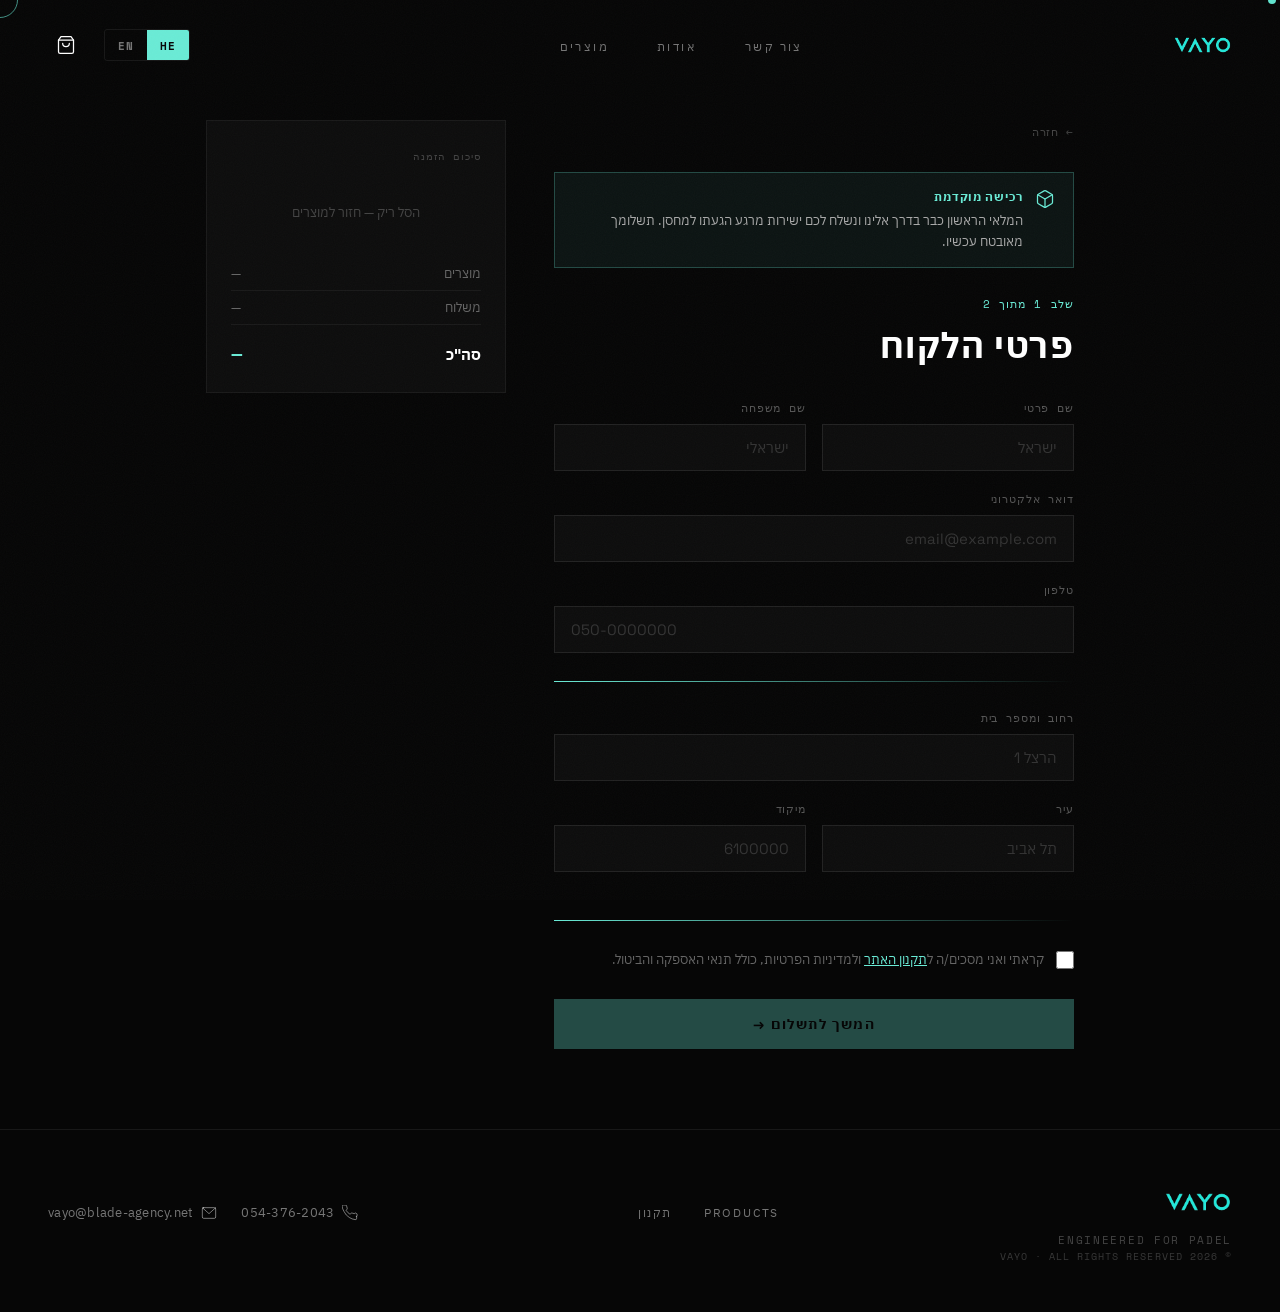
==== html/pages/checkout.html @ 32f549f0 "VAYO Sport — full site with Morning pre-order payment integration - Morning (Green Invoice) checkout" ====
<!DOCTYPE html>
<html lang="he" dir="rtl">
<head>
  <meta charset="UTF-8" />
  <meta name="viewport" content="width=device-width, initial-scale=1.0" />
  <title>פרטי הזמנה - VAYO</title>
  <link rel="stylesheet" href="../css/style.css?v=14" />
  <link rel="preconnect" href="https://fonts.googleapis.com" />
  <link rel="preconnect" href="https://fonts.gstatic.com" crossorigin />
  <link href="https://fonts.googleapis.com/css2?family=Space+Grotesk:wght@300;400;500;600;700&family=Space+Mono:wght@400;700&family=IBM+Plex+Sans+Hebrew:wght@300;400;500;700&display=swap" rel="stylesheet" />
  <!-- Meta Pixel Code -->
  <script>
  !function(f,b,e,v,n,t,s)
  {if(f.fbq)return;n=f.fbq=function(){n.callMethod?
  n.callMethod.apply(n,arguments):n.queue.push(arguments)};
  if(!f._fbq)f._fbq=n;n.push=n;n.loaded=!0;n.version='2.0';
  n.queue=[];t=b.createElement(e);t.async=!0;
  t.src=v;s=b.getElementsByTagName(e)[0];
  s.parentNode.insertBefore(t,s)}(window, document,'script',
  'https://connect.facebook.net/en_US/fbevents.js');
  fbq('init', '1798460304676639');
  fbq('track', 'PageView');
  </script>
  <noscript><img height="1" width="1" style="display:none"
  src="https://www.facebook.com/tr?id=1798460304676639&ev=PageView&noscript=1"
  /></noscript>
  <!-- End Meta Pixel Code -->
  <style>
    .checkout-wrap {
      min-height: 100vh;
      padding: 120px 24px 80px;
      display: flex;
      align-items: flex-start;
      justify-content: center;
      gap: 48px;
    }
    .checkout-form-col {
      flex: 1;
      max-width: 520px;
    }
    .checkout-summary-col {
      width: 300px;
      flex-shrink: 0;
    }
    @media (max-width: 860px) {
      .checkout-wrap { flex-direction: column; align-items: center; }
      .checkout-summary-col { width: 100%; max-width: 520px; order: -1; }
    }

    .checkout-eyebrow {
      font-family: 'Space Mono', monospace;
      font-size: 11px;
      letter-spacing: 0.1em;
      color: #6AEBD6;
      text-transform: uppercase;
      margin-bottom: 10px;
    }
    .checkout-title {
      font-size: clamp(1.6rem, 3.5vw, 2.2rem);
      font-weight: 700;
      color: #fff;
      letter-spacing: 0.04em;
      text-transform: uppercase;
      margin: 0 0 32px;
    }

    .form-group {
      margin-bottom: 20px;
    }
    .form-group label {
      display: block;
      font-family: 'Space Mono', monospace;
      font-size: 11px;
      letter-spacing: 0.08em;
      color: #555;
      text-transform: uppercase;
      margin-bottom: 8px;
    }
    .form-group input {
      width: 100%;
      background: #0d0d0d;
      border: 1px solid #222;
      color: #e8e8e8;
      font-family: 'Space Grotesk', 'IBM Plex Sans Hebrew', sans-serif;
      font-size: 15px;
      padding: 13px 16px;
      outline: none;
      transition: border-color 0.2s;
      box-sizing: border-box;
    }
    .form-group input:focus {
      border-color: #6AEBD6;
    }
    .form-group input::placeholder { color: #333; }

    .form-row {
      display: grid;
      grid-template-columns: 1fr 1fr;
      gap: 16px;
    }
    @media (max-width: 480px) { .form-row { grid-template-columns: 1fr; } }

    .checkout-divider {
      height: 1px;
      background: linear-gradient(90deg, #6AEBD6 0%, transparent 100%);
      margin: 28px 0;
    }

    .terms-check {
      display: flex;
      align-items: flex-start;
      gap: 12px;
      margin-bottom: 28px;
    }
    .terms-check input[type="checkbox"] {
      width: 18px;
      height: 18px;
      min-width: 18px;
      margin-top: 2px;
      accent-color: #6AEBD6;
      cursor: pointer;
    }
    .terms-check label {
      font-size: 13px;
      color: #666;
      line-height: 1.7;
      cursor: pointer;
    }
    .terms-check a {
      color: #6AEBD6;
      text-decoration: underline;
    }

    .btn-checkout {
      display: block;
      width: 100%;
      padding: 16px;
      background: #6AEBD6;
      color: #060606;
      font-family: 'Space Grotesk', 'IBM Plex Sans Hebrew', sans-serif;
      font-size: 14px;
      font-weight: 700;
      letter-spacing: 0.1em;
      text-transform: uppercase;
      border: none;
      cursor: pointer;
      transition: opacity 0.2s;
    }
    .btn-checkout:hover { opacity: 0.88; }
    .btn-checkout:disabled { opacity: 0.4; cursor: not-allowed; }

    /* ORDER SUMMARY */
    .summary-box {
      background: #0d0d0d;
      border: 1px solid #1a1a1a;
      padding: 28px 24px;
    }
    .summary-label {
      font-family: 'Space Mono', monospace;
      font-size: 10px;
      letter-spacing: 0.1em;
      color: #444;
      text-transform: uppercase;
      margin-bottom: 20px;
    }
    .summary-product {
      display: flex;
      gap: 14px;
      align-items: center;
      margin-bottom: 16px;
      padding-bottom: 16px;
      border-bottom: 1px solid #111;
    }
    .summary-product:last-of-type {
      border-bottom: none;
      margin-bottom: 0;
      padding-bottom: 0;
    }
    .summary-product img {
      width: 60px;
      height: 60px;
      object-fit: cover;
      background: #111;
    }
    .summary-product-info { flex: 1; }
    .summary-product-name {
      font-size: 12px;
      font-weight: 700;
      color: #fff;
      letter-spacing: 0.04em;
      text-transform: uppercase;
    }
    .summary-product-sub {
      font-family: 'Space Mono', monospace;
      font-size: 10px;
      color: #555;
      margin-top: 3px;
    }
    .summary-product-price {
      font-family: 'Space Mono', monospace;
      font-size: 13px;
      font-weight: 700;
      color: #6AEBD6;
      white-space: nowrap;
    }
    .summary-items { margin-bottom: 16px; }
    .summary-line {
      display: flex;
      justify-content: space-between;
      font-size: 13px;
      color: #666;
      padding: 8px 0;
      border-bottom: 1px solid #1a1a1a;
    }
    .summary-line:last-child { border-bottom: none; }
    .summary-total {
      display: flex;
      justify-content: space-between;
      padding: 16px 0 0;
      font-size: 15px;
      font-weight: 700;
      color: #fff;
      margin-top: 4px;
    }
    .summary-total span:last-child { color: #6AEBD6; }

    .summary-empty {
      font-size: 13px;
      color: #444;
      text-align: center;
      padding: 20px 0;
    }

    .checkout-back {
      display: inline-flex;
      align-items: center;
      gap: 6px;
      font-family: 'Space Mono', monospace;
      font-size: 11px;
      letter-spacing: 0.06em;
      color: #444;
      text-decoration: none;
      text-transform: uppercase;
      margin-bottom: 32px;
    }
    .checkout-back:hover { color: #6AEBD6; }

    .checkout-error {
      background: #1a0a0a;
      border: 1px solid #440000;
      color: #ff6666;
      font-size: 13px;
      padding: 12px 16px;
      margin-bottom: 20px;
      display: none;
    }

    .preorder-banner {
      background: rgba(106,235,214,0.06);
      border: 1px solid rgba(106,235,214,0.25);
      padding: 14px 18px;
      margin-bottom: 28px;
      display: flex;
      align-items: flex-start;
      gap: 12px;
    }
    .preorder-banner-icon { font-size: 20px; flex-shrink: 0; margin-top: 1px; }
    .preorder-banner-text { font-size: 13px; color: #aaa; line-height: 1.65; }
    .preorder-banner-text strong { color: #6AEBD6; display: block; margin-bottom: 3px; font-size: 12px; letter-spacing: 0.06em; text-transform: uppercase; }
  </style>
</head>
<body>

  <!-- CURSOR -->
  <div class="cursor-dot"></div>
  <div class="cursor-ring"></div>

  <!-- NAV -->
  <nav>
    <a href="../index.html" class="nav-logo">
      <img src="../images/vayo-logo.png" alt="VAYO" class="nav-logo-img" />
    </a>
    <ul class="nav-center">
      <li><a href="../index.html#products" data-i18n="nav_products">Products</a></li>
      <li><a href="../index.html#about" data-i18n="nav_about">About</a></li>
      <li><a href="../index.html#contact" data-i18n="nav_contact">Contact</a></li>
    </ul>
    <div class="nav-right">
      <button class="hamburger" aria-label="Menu">
        <span></span><span></span><span></span>
      </button>
      <div class="lang-toggle">
        <button class="lang-btn" data-lang="en">EN</button>
        <button class="lang-btn active" data-lang="he">HE</button>
      </div>
    </div>
  </nav>

  <div class="mobile-menu">
    <a href="../index.html#products" data-i18n="nav_products">Products</a>
    <a href="../index.html#about" data-i18n="nav_about">About</a>
    <a href="../index.html#contact" data-i18n="nav_contact">Contact</a>
    <div class="mobile-lang">
      <button class="lang-btn" data-lang="en">EN</button>
      <button class="lang-btn active" data-lang="he">HE</button>
    </div>
  </div>

  <div class="checkout-wrap">

    <!-- FORM -->
    <div class="checkout-form-col">
      <a href="javascript:history.back()" class="checkout-back">← חזרה</a>

      <div class="preorder-banner">
        <div class="preorder-banner-icon"><svg width="20" height="20" viewBox="0 0 24 24" fill="none" stroke="#6AEBD6" stroke-width="1.5" stroke-linecap="round" stroke-linejoin="round"><path d="M21 16V8a2 2 0 00-1-1.73l-7-4a2 2 0 00-2 0l-7 4A2 2 0 003 8v8a2 2 0 001 1.73l7 4a2 2 0 002 0l7-4A2 2 0 0021 16z"/><polyline points="3.27,6.96 12,12.01 20.73,6.96"/><line x1="12" y1="22.08" x2="12" y2="12"/></svg></div>
        <div class="preorder-banner-text">
          <strong>רכישה מוקדמת</strong>
          המלאי הראשון כבר בדרך אלינו ונשלח לכם ישירות מרגע הגעתו למחסן. תשלומך מאובטח עכשיו.
        </div>
      </div>

      <div class="checkout-eyebrow">שלב 1 מתוך 2</div>
      <h1 class="checkout-title">פרטי הלקוח</h1>

      <div class="checkout-error" id="checkout-error"></div>

      <form id="checkout-form" novalidate>
        <div class="form-row">
          <div class="form-group">
            <label for="fname">שם פרטי</label>
            <input type="text" id="fname" name="fname" placeholder="ישראל" required />
          </div>
          <div class="form-group">
            <label for="lname">שם משפחה</label>
            <input type="text" id="lname" name="lname" placeholder="ישראלי" required />
          </div>
        </div>

        <div class="form-group">
          <label for="email">דואר אלקטרוני</label>
          <input type="email" id="email" name="email" placeholder="email@example.com" required />
        </div>

        <div class="form-group">
          <label for="phone">טלפון</label>
          <input type="tel" id="phone" name="phone" placeholder="050-0000000" required />
        </div>

        <div class="checkout-divider"></div>

        <div class="form-group">
          <label for="street">רחוב ומספר בית</label>
          <input type="text" id="street" name="street" placeholder="הרצל 1" required />
        </div>

        <div class="form-row">
          <div class="form-group">
            <label for="city">עיר</label>
            <input type="text" id="city" name="city" placeholder="תל אביב" required />
          </div>
          <div class="form-group">
            <label for="zip">מיקוד</label>
            <input type="text" id="zip" name="zip" placeholder="6100000" />
          </div>
        </div>

        <div class="checkout-divider"></div>

        <div class="terms-check">
          <input type="checkbox" id="terms-agree" required />
          <label for="terms-agree">
            קראתי ואני מסכים/ה ל<a href="terms.html" target="_blank">תקנון האתר</a> ולמדיניות הפרטיות, כולל תנאי האספקה והביטול.
          </label>
        </div>

        <button type="submit" class="btn-checkout" id="btn-checkout" disabled>
          המשך לתשלום →
        </button>
      </form>
    </div>

    <!-- ORDER SUMMARY -->
    <div class="checkout-summary-col">
      <div class="summary-box">
        <div class="summary-label">סיכום הזמנה</div>

        <div id="summary-items" class="summary-items">
          <!-- populated by JS -->
        </div>

        <div id="summary-divider" style="height:1px;background:#1a1a1a;margin:16px 0;"></div>

        <div class="summary-line">
          <span>מוצרים</span>
          <span id="summary-price">—</span>
        </div>
        <div class="summary-line">
          <span>משלוח</span>
          <span id="summary-shipping">30 ₪</span>
        </div>
        <div class="summary-total">
          <span>סה"כ</span>
          <span id="summary-total">—</span>
        </div>
      </div>
    </div>

  </div>

  <!-- FOOTER -->
  <footer>
    <div class="footer-inner">
      <div>
        <img src="../images/vayo-logo.png" alt="VAYO" class="footer-logo-img" />
        <div class="footer-sub mono-el">Engineered for Padel</div>
      </div>
      <div class="footer-links">
        <a href="../index.html#products">Products</a>
        <a href="terms.html">תקנון</a>
      </div>
      <div class="footer-contact">
        <a href="tel:0543762043" class="footer-email"><svg width="16" height="16" viewBox="0 0 24 24" fill="none" stroke="currentColor" stroke-width="1.5" stroke-linecap="round" stroke-linejoin="round"><path d="M22 16.92v3a2 2 0 01-2.18 2 19.79 19.79 0 01-8.63-3.07A19.5 19.5 0 013.07 9.8a19.79 19.79 0 01-3.07-8.63A2 2 0 012 0h3a2 2 0 012 1.72c.127.96.361 1.903.7 2.81a2 2 0 01-.45 2.11L6.09 7.91a16 16 0 006 6l1.27-1.27a2 2 0 012.11-.45c.907.339 1.85.573 2.81.7A2 2 0 0122 16.92z"/></svg><span>054-376-2043</span></a>
        <a href="mailto:vayo@blade-agency.net" class="footer-email"><svg width="16" height="16" viewBox="0 0 24 24" fill="none" stroke="currentColor" stroke-width="1.5" stroke-linecap="round" stroke-linejoin="round"><rect x="2" y="4" width="20" height="16" rx="2"/><polyline points="2,4 12,13 22,4"/></svg><span>vayo@blade-agency.net</span></a>
      </div>
    </div>
    <div class="footer-copy mono-el">© 2026 VAYO · ALL RIGHTS RESERVED</div>
  </footer>

  <script src="../js/main.js?v=6"></script>
  <script src="../js/cart.js"></script>
  <script>
    // ── Cart summary ──────────────────────────────────────
    const cart = JSON.parse(localStorage.getItem('vayo-cart') || '[]');
    const SHIPPING = 30;

    function buildSummary() {
      const container = document.getElementById('summary-items');
      const btn       = document.getElementById('btn-checkout');

      if (cart.length === 0) {
        container.innerHTML = '<div class="summary-empty">הסל ריק — חזור למוצרים</div>';
        document.getElementById('summary-price').textContent = '—';
        document.getElementById('summary-total').textContent = '—';
        document.getElementById('summary-shipping').textContent = '—';
        document.getElementById('summary-divider').style.display = 'none';
        // Keep btn disabled regardless of checkbox
        btn.disabled = true;
        btn.style.opacity = '0.3';
        return;
      }

      let subtotal = 0;
      let html = '';
      for (const item of cart) {
        const lineTotal = item.price * item.qty;
        subtotal += lineTotal;
        html += `
          <div class="summary-product">
            <img src="${item.img || '../images/vayo-logo.png'}" alt="${item.name}" />
            <div class="summary-product-info">
              <div class="summary-product-name">${item.name}</div>
              <div class="summary-product-sub">${item.variant ? item.variant + ' · ' : ''}כמות: ${item.qty}</div>
            </div>
            <div class="summary-product-price">${lineTotal} ₪</div>
          </div>`;
      }
      container.innerHTML = html;
      document.getElementById('summary-price').textContent    = subtotal + ' ₪';
      document.getElementById('summary-shipping').textContent = SHIPPING + ' ₪';
      document.getElementById('summary-total').textContent    = (subtotal + SHIPPING) + ' ₪';
    }

    buildSummary();

    // ── Enable submit only when checkbox checked + cart not empty ──
    const checkbox = document.getElementById('terms-agree');
    const btn      = document.getElementById('btn-checkout');
    checkbox.addEventListener('change', () => {
      btn.disabled = !checkbox.checked || cart.length === 0;
    });

    // ── Form submit → Morning payment ─────────────────────
    document.getElementById('checkout-form').addEventListener('submit', async function(e) {
      e.preventDefault();

      if (cart.length === 0) return;

      const errorEl = document.getElementById('checkout-error');
      errorEl.style.display = 'none';

      btn.disabled     = true;
      btn.textContent  = 'מעבד...';

      const fname  = document.getElementById('fname').value.trim();
      const lname  = document.getElementById('lname').value.trim();
      const email  = document.getElementById('email').value.trim();
      const phone  = document.getElementById('phone').value.trim();
      const street = document.getElementById('street').value.trim();
      const city   = document.getElementById('city').value.trim();

      if (!fname || !lname || !email || !phone || !street || !city) {
        errorEl.textContent   = 'יש למלא את כל השדות הנדרשים.';
        errorEl.style.display = 'block';
        btn.disabled    = false;
        btn.textContent = 'המשך לתשלום →';
        return;
      }

      try {
        const res = await fetch('/api/payment', {
          method:  'POST',
          headers: { 'Content-Type': 'application/json' },
          body: JSON.stringify({
            items:    cart,
            customer: {
              name:    fname + ' ' + lname,
              email:   email,
              phone:   phone,
              address: street + ', ' + city
            }
          })
        });

        const data = await res.json();

        if (data.url) {
          // Save order ID so success page can confirm
          if (data.order) sessionStorage.setItem('vayo-order', data.order);
          window.location.href = data.url;
        } else {
          errorEl.textContent   = 'שגיאה בעיבוד התשלום. אנא נסה שוב.';
          errorEl.style.display = 'block';
          btn.disabled    = false;
          btn.textContent = 'המשך לתשלום →';
        }
      } catch (err) {
        errorEl.textContent   = 'שגיאת חיבור. בדוק חיבור לאינטרנט ונסה שוב.';
        errorEl.style.display = 'block';
        btn.disabled    = false;
        btn.textContent = 'המשך לתשלום →';
      }
    });
  </script>
</body>
</html>
---- html/css/style.css ----
/* ============================
   VAYO — Complete Redesign
   ============================ */

@import url('https://fonts.googleapis.com/css2?family=Space+Grotesk:wght@300;400;500;600;700&family=Space+Mono:ital,wght@0,400;0,700;1,400&family=IBM+Plex+Sans+Hebrew:wght@300;400;500;700&display=swap');

@font-face {
  font-family: 'Azonix';
  src: url('../fonts/Azonix.woff') format('woff');
  font-weight: 400;
  font-style: normal;
  font-display: swap;
}

:root {
  --black:    #060606;
  --dark:     #0e0e0e;
  --card:     #141414;
  --border:   rgba(255,255,255,0.07);
  --teal:     #6AEBD6;
  --teal-mid: rgba(106,235,214,0.15);
  --teal-glow:rgba(106,235,214,0.35);
  --white:    #FFFFFF;
  --gray:     rgba(255,255,255,0.45);
  --gray2:    rgba(255,255,255,0.12);
  --font:     'Space Grotesk', 'IBM Plex Sans Hebrew', sans-serif;
  --mono:     'Space Mono', monospace;
  --he:       'IBM Plex Sans Hebrew', sans-serif;
  --azonix:   'Azonix', sans-serif;
}

/* ---- Reset ---- */
*, *::before, *::after { box-sizing: border-box; margin: 0; padding: 0; }
html { scroll-behavior: smooth; }

body {
  background: var(--black);
  color: var(--white);
  font-family: var(--font);
  overflow-x: hidden;
  cursor: none;
  direction: ltr;
  text-align: left;
}
body.rtl {
  direction: rtl;
  text-align: right;
  font-family: var(--he);
}
body.rtl .mono-el { font-family: var(--mono); }


a { color: inherit; text-decoration: none; }
img { max-width: 100%; display: block; }
button { cursor: none; border: none; background: none; font-family: inherit; }
ul { list-style: none; }

/* ============================
   NOISE OVERLAY
   ============================ */
body::after {
  content: '';
  position: fixed;
  inset: 0;
  pointer-events: none;
  z-index: 9999;
  opacity: 0.03;
  background-image: url("data:image/svg+xml,%3Csvg viewBox='0 0 200 200' xmlns='http://www.w3.org/2000/svg'%3E%3Cfilter id='n'%3E%3CfeTurbulence type='fractalNoise' baseFrequency='0.9' numOctaves='4' stitchTiles='stitch'/%3E%3C/filter%3E%3Crect width='100%25' height='100%25' filter='url(%23n)'/%3E%3C/svg%3E");
  background-size: 200px;
}

/* ============================
   CUSTOM CURSOR
   ============================ */
.cursor-dot {
  position: fixed;
  width: 8px; height: 8px;
  background: var(--teal);
  border-radius: 50%;
  pointer-events: none;
  z-index: 10000;
  transform: translate(-50%, -50%);
  transition: width 0.2s, height 0.2s, background 0.2s;
  mix-blend-mode: difference;
}
.cursor-ring {
  position: fixed;
  width: 36px; height: 36px;
  border: 1px solid rgba(106,235,214,0.6);
  border-radius: 50%;
  pointer-events: none;
  z-index: 9999;
  transform: translate(-50%, -50%);
  transition: width 0.4s ease, height 0.4s ease, border-color 0.3s;
}
.cursor-ring.expand { width: 60px; height: 60px; border-color: var(--teal); }

/* ============================
   LOADER
   ============================ */
#loader {
  position: fixed;
  inset: 0;
  background: var(--black);
  z-index: 10001;
  display: flex;
  align-items: center;
  justify-content: center;
  transition: opacity 0.6s ease, visibility 0.6s ease;
}
#loader.hidden { opacity: 0; visibility: hidden; }
.loader-logo-wrap {
  opacity: 0;
  transform: scale(0.85);
  animation: loaderLogoIn 0.7s cubic-bezier(0.16,1,0.3,1) 0.1s forwards;
}
.loader-logo-img {
  height: 80px;
  width: auto;
  display: block;
}
@keyframes loaderLogoIn {
  to { opacity: 1; transform: scale(1); }
}
.loader-line {
  position: absolute;
  bottom: 0; left: 0;
  height: 2px;
  background: var(--teal);
  width: 0%;
  animation: loaderLine 1.4s cubic-bezier(0.16,1,0.3,1) 0.4s forwards;
}
@keyframes loaderLine {
  to { width: 100%; }
}

/* ============================
   NAV
   ============================ */
nav {
  position: fixed;
  top: 0; left: 0; right: 0;
  z-index: 500;
  display: flex;
  align-items: center;
  justify-content: space-between;
  direction: ltr;
  padding: 1.5rem 3rem;
  mix-blend-mode: normal;
  transition: background 0.4s ease, backdrop-filter 0.4s ease, border-color 0.4s ease;
}
.nav-right { order: 1; }
.nav-center { order: 2; }
.nav-logo  { order: 3; }
nav.scrolled {
  background: rgba(6,6,6,0.9);
  backdrop-filter: blur(20px);
  border-bottom: 1px solid var(--border);
}
.nav-logo {
  display: flex;
  align-items: center;
}
.nav-logo-img {
  height: 42px;
  width: auto;
  display: block;
}
.footer-logo-img {
  height: 48px;
  width: auto;
  display: block;
}
.nav-center {
  display: flex;
  gap: 3rem;
}
.nav-center a {
  font-size: 0.75rem;
  letter-spacing: 0.2em;
  text-transform: uppercase;
  color: var(--gray);
  transition: color 0.2s;
  position: relative;
}
.nav-center a::after {
  content: '';
  position: absolute;
  bottom: -3px; left: 0; right: 0;
  height: 1px;
  background: var(--teal);
  transform: scaleX(0);
  transform-origin: left;
  transition: transform 0.3s;
}
.nav-center a:hover { color: var(--white); }
.nav-center a:hover::after { transform: scaleX(1); }
.nav-right { display: flex; align-items: center; gap: 1.5rem; }
.lang-toggle {
  display: flex;
  border: 1px solid var(--border);
  border-radius: 3px;
  overflow: hidden;
}
.lang-btn {
  padding: 0.4rem 0.8rem;
  font-size: 0.7rem;
  font-weight: 700;
  letter-spacing: 0.1em;
  color: var(--gray);
  transition: all 0.2s;
  font-family: var(--mono);
}
.lang-btn.active { background: var(--teal); color: var(--black); }
.hamburger {
  display: none;
  flex-direction: column;
  gap: 5px;
}
.hamburger span {
  display: block; width: 24px; height: 1.5px;
  background: var(--white);
  transition: all 0.3s;
}

/* ============================
   HERO
   ============================ */
.hero {
  position: relative;
  height: 100vh;
  min-height: 640px;
  display: flex;
  flex-direction: column;
  justify-content: flex-end;
  padding: 0 3rem 5rem;
  overflow: hidden;
}
.hero-video-wrap {
  position: absolute;
  inset: 0;
  z-index: 0;
  overflow: hidden;
}
.hero-video-wrap video {
  width: 100%;
  height: 100%;
  object-fit: cover;
  object-position: center;
}
.hero-video-overlay {
  position: absolute;
  inset: 0;
  background: linear-gradient(
    180deg,
    rgba(6,6,6,0.55) 0%,
    rgba(6,6,6,0.3) 40%,
    rgba(6,6,6,0.75) 100%
  );
}
#hero-canvas {
  position: absolute;
  inset: 0;
  width: 100%;
  height: 100%;
  pointer-events: all;
  z-index: 1;
  opacity: 0.4;
}
.hero-eyebrow,
.hero-title,
.hero-bottom { position: relative; z-index: 2; pointer-events: none; }
.hero .hero-actions a,
.hero .hero-actions button { pointer-events: all; }
.hero-bg-glow,
.hero-bg-glow2 { position: absolute; z-index: 1; pointer-events: none; }

/* Cascade text */
.cascade-wrap {
  display: inline-block;
  vertical-align: top;
  line-height: inherit;
}
.cascade-wrap.teal { color: var(--teal); }
.cascade {
  display: inline-flex;
  line-height: inherit;
}
.hero-bg-glow {
  position: absolute;
  width: 600px; height: 600px;
  background: radial-gradient(circle, rgba(106,235,214,0.08) 0%, transparent 70%);
  top: 10%; right: -10%;
  pointer-events: none;
}
.hero-bg-glow2 {
  position: absolute;
  width: 400px; height: 400px;
  background: radial-gradient(circle, rgba(106,235,214,0.05) 0%, transparent 70%);
  bottom: 20%; left: -5%;
  pointer-events: none;
}
.hero-eyebrow {
  font-family: var(--mono);
  font-size: 0.7rem;
  letter-spacing: 0.35em;
  text-transform: uppercase;
  color: var(--teal);
  margin-bottom: 1.25rem;
  display: flex;
  align-items: center;
  gap: 1rem;
  opacity: 0;
  transform: translateY(20px);
  animation: fadeUp 0.8s cubic-bezier(0.16,1,0.3,1) 1.2s forwards;
}
.hero-eyebrow::before {
  content: '';
  width: 30px; height: 1px;
  background: var(--teal);
}
.hero-title {
  font-size: clamp(3rem, 8vw, 9.5rem);
  font-weight: 700;
  line-height: 0.92;
  letter-spacing: -0.03em;
  text-transform: uppercase;
  margin-bottom: 2.5rem;
}
.hero-title-line {
  display: block;
  overflow: hidden;
  padding-bottom: 0.18em;
}
.hero-title-line > span {
  display: inline-block;
  transform: translateY(105%);
  animation: titleReveal 0.9s cubic-bezier(0.16,1,0.3,1) forwards;
}
.hero-title-line:nth-child(1) > span { animation-delay: 1.0s; }
.hero-title-line:nth-child(2) > span { animation-delay: 1.15s; }
.hero-title-line:nth-child(3) > span { animation-delay: 1.3s; }
.hero-title-line .teal { color: var(--teal); }
.hero-bottom {
  display: flex;
  align-items: flex-end;
  justify-content: space-between;
  gap: 2rem;
  opacity: 0;
  animation: fadeUp 0.8s cubic-bezier(0.16,1,0.3,1) 1.5s forwards;
}
.hero-desc {
  max-width: 340px;
  font-size: 0.95rem;
  color: var(--gray);
  line-height: 1.75;
  letter-spacing: 0.01em;
}
.hero-actions { display: flex; gap: 1rem; align-items: center; flex-shrink: 0; }
@keyframes fadeUp {
  to { opacity: 1; transform: translateY(0); }
}
@keyframes titleReveal {
  to { transform: translateY(0); }
}

/* ============================
   MARQUEE
   ============================ */
.marquee-wrap {
  overflow: hidden;
  border-top: 1px solid var(--border);
  border-bottom: 1px solid var(--border);
  padding: 1rem 0;
  background: var(--dark);
}
.marquee-track {
  display: flex;
  gap: 0;
  animation: marquee 20s linear infinite;
  width: max-content;
  direction: ltr;
}
.marquee-item {
  display: flex;
  align-items: center;
  gap: 2rem;
  padding: 0 2rem;
  white-space: nowrap;
  font-family: var(--mono);
  font-size: 0.72rem;
  letter-spacing: 0.25em;
  text-transform: uppercase;
  color: var(--gray);
}
.marquee-dot {
  width: 5px; height: 5px;
  background: var(--teal);
  border-radius: 50%;
  flex-shrink: 0;
}
@keyframes marquee {
  from { transform: translateX(0); }
  to   { transform: translateX(-50%); }
}

/* ============================
   BTNs
   ============================ */
.btn-primary {
  display: inline-flex;
  align-items: center;
  gap: 0.6rem;
  padding: 1rem 2.5rem;
  background: var(--teal);
  color: var(--black);
  font-weight: 700;
  font-size: 0.8rem;
  letter-spacing: 0.15em;
  text-transform: uppercase;
  border-radius: 2px;
  position: relative;
  overflow: hidden;
  transition: all 0.3s;
}
.btn-primary::before {
  content: '';
  position: absolute;
  inset: 0;
  background: #fff;
  transform: translateX(-101%);
  transition: transform 0.3s cubic-bezier(0.16,1,0.3,1);
}
.btn-primary:hover::before { transform: translateX(0); }
.btn-primary span { position: relative; z-index: 1; }
.btn-outline {
  display: inline-flex;
  align-items: center;
  gap: 0.6rem;
  padding: 1rem 2.5rem;
  border: 1px solid rgba(255,255,255,0.2);
  color: var(--white);
  font-weight: 500;
  font-size: 0.8rem;
  letter-spacing: 0.15em;
  text-transform: uppercase;
  border-radius: 2px;
  transition: all 0.3s;
}
.btn-outline:hover { border-color: var(--teal); color: var(--teal); }

/* ============================
   PRODUCTS — FULL WIDTH STACKED
   ============================ */
.products-section { padding: 6rem 0; }
.products-header {
  padding: 0 3rem;
  margin-bottom: 5rem;
  display: flex;
  align-items: flex-end;
  justify-content: space-between;
  gap: 2rem;
}
.section-eyebrow {
  font-family: var(--mono);
  font-size: 0.68rem;
  letter-spacing: 0.35em;
  text-transform: uppercase;
  color: var(--teal);
  margin-bottom: 0.75rem;
}
.section-title {
  font-size: clamp(2.2rem, 4.5vw, 4.5rem);
  font-weight: 700;
  letter-spacing: -0.03em;
  line-height: 1;
  text-transform: uppercase;
}

/* Product Row */
.product-row {
  display: grid;
  grid-template-columns: 1fr 1fr;
  border-top: 1px solid var(--border);
  min-height: 520px;
  position: relative;
  overflow: hidden;
  transition: background 0.4s;
}
.product-row:last-child { border-bottom: 1px solid var(--border); }
.product-row:hover { background: var(--dark); }
.product-row.reverse .product-visual { order: 2; }
.product-row.reverse .product-info  { order: 1; }

.product-visual {
  position: relative;
  background: var(--card);
  overflow: hidden;
  display: flex;
  align-items: center;
  justify-content: center;
  min-height: 420px;
}
.product-visual img {
  width: 100%; height: 100%;
  object-fit: cover;
  transition: transform 0.8s cubic-bezier(0.16,1,0.3,1);
}
.product-row:hover .product-visual img { transform: scale(1.04); }
.product-placeholder-large {
  display: none;
  flex-direction: column;
  align-items: center;
  justify-content: center;
  gap: 1.5rem;
  color: rgba(255,255,255,0.15);
  height: 100%;
  width: 100%;
  position: absolute;
  inset: 0;
}
.product-placeholder-large svg { stroke: rgba(106,235,214,0.2); }
.product-placeholder-large span {
  font-family: var(--mono);
  font-size: 0.65rem;
  letter-spacing: 0.3em;
  text-transform: uppercase;
  color: rgba(106,235,214,0.3);
}
.product-num {
  position: absolute;
  bottom: 1.5rem; right: 1.5rem;
  font-family: var(--mono);
  font-size: 0.65rem;
  letter-spacing: 0.25em;
  color: rgba(255,255,255,0.2);
}

.product-info {
  padding: 3.5rem;
  display: flex;
  flex-direction: column;
  justify-content: space-between;
  position: relative;
}
.product-info-top {}
.product-series-tag {
  display: inline-flex;
  align-items: center;
  gap: 0.5rem;
  font-family: var(--mono);
  font-size: 0.65rem;
  letter-spacing: 0.25em;
  text-transform: uppercase;
  color: var(--teal);
  margin-bottom: 1.75rem;
}
.product-series-tag::before {
  content: '';
  width: 20px; height: 1px;
  background: var(--teal);
}
.product-name-large {
  font-size: clamp(2.2rem, 3.5vw, 4rem);
  font-weight: 700;
  text-transform: uppercase;
  letter-spacing: -0.02em;
  line-height: 1;
  margin-bottom: 1rem;
}
.product-sub {
  font-size: 0.8rem;
  letter-spacing: 0.15em;
  text-transform: uppercase;
  color: var(--gray);
  margin-bottom: 2rem;
  font-family: var(--mono);
}
.product-desc {
  font-size: 0.95rem;
  color: var(--gray);
  line-height: 1.75;
  max-width: 380px;
  margin-bottom: 2.5rem;
}
.product-chips {
  display: flex;
  flex-wrap: wrap;
  gap: 0.5rem;
  margin-bottom: 3rem;
}
.chip {
  padding: 0.35rem 0.9rem;
  border: 1px solid var(--border);
  border-radius: 100px;
  font-size: 0.68rem;
  letter-spacing: 0.12em;
  text-transform: uppercase;
  color: rgba(255,255,255,0.5);
  font-family: var(--mono);
  transition: all 0.2s;
}
.chip:hover { border-color: var(--teal); color: var(--teal); }
.chip.active { border-color: var(--teal); color: var(--teal); background: var(--teal-mid); }

.product-info-bottom {
  display: flex;
  align-items: center;
  gap: 2rem;
}
.product-arrow-link {
  display: inline-flex;
  align-items: center;
  gap: 0.75rem;
  font-size: 0.78rem;
  font-weight: 700;
  letter-spacing: 0.15em;
  text-transform: uppercase;
  color: var(--white);
  transition: gap 0.3s;
}
.product-arrow-link:hover { gap: 1.25rem; }
.arrow-circle {
  width: 42px; height: 42px;
  border: 1px solid var(--border);
  border-radius: 50%;
  display: flex;
  align-items: center;
  justify-content: center;
  transition: all 0.3s;
  flex-shrink: 0;
}
.product-arrow-link:hover .arrow-circle {
  background: var(--teal);
  border-color: var(--teal);
}
.product-arrow-link:hover .arrow-circle svg { stroke: var(--black); }
.coming-tag {
  display: inline-flex;
  align-items: center;
  gap: 0.4rem;
  padding: 0.4rem 1rem;
  border: 1px solid rgba(255,255,255,0.15);
  border-radius: 100px;
  font-family: var(--mono);
  font-size: 0.65rem;
  letter-spacing: 0.2em;
  color: rgba(255,255,255,0.35);
  text-transform: uppercase;
}
.sold-out-badge {
  position: absolute;
  top: 1.25rem;
  inset-inline-end: 1.25rem;
  padding: 0.35rem 0.9rem;
  background: rgba(6,6,6,0.72);
  backdrop-filter: blur(8px);
  -webkit-backdrop-filter: blur(8px);
  border: 1px solid rgba(255,255,255,0.15);
  border-radius: 100px;
  font-family: var(--mono);
  font-size: 0.62rem;
  letter-spacing: 0.2em;
  text-transform: uppercase;
  color: rgba(255,255,255,0.85);
}
.btn-sold-out {
  display: inline-flex;
  align-items: center;
  justify-content: center;
  padding: 1rem 2.5rem;
  border: 1px solid rgba(255,255,255,0.15);
  border-radius: 2px;
  font-size: 0.8rem;
  font-weight: 700;
  letter-spacing: 0.15em;
  text-transform: uppercase;
  color: rgba(255,255,255,0.3);
  cursor: not-allowed;
  width: 100%;
}

/* ============================
   BRAND / MANIFESTO
   ============================ */
.manifesto-section {
  padding: 8rem 3rem;
  border-top: 1px solid var(--border);
  position: relative;
  overflow: hidden;
}
.manifesto-bg {
  position: absolute;
  inset: 0;
  background: radial-gradient(ellipse 70% 60% at 50% 50%, rgba(106,235,214,0.04) 0%, transparent 70%);
  pointer-events: none;
}
.manifesto-inner {
  max-width: 900px;
  margin: 0 auto;
  text-align: center;
}
.manifesto-eyebrow {
  font-family: var(--mono);
  font-size: 0.68rem;
  letter-spacing: 0.35em;
  color: var(--teal);
  text-transform: uppercase;
  margin-bottom: 2.5rem;
  display: flex;
  align-items: center;
  justify-content: center;
  gap: 1rem;
}
.manifesto-eyebrow::before,
.manifesto-eyebrow::after {
  content: '';
  width: 40px; height: 1px;
  background: var(--teal);
}
.manifesto-text {
  font-size: clamp(1.4rem, 3vw, 2.6rem);
  font-weight: 600;
  line-height: 1.25;
  letter-spacing: -0.02em;
  color: var(--white);
  margin-bottom: 0.6rem;
}
.manifesto-text:last-of-type {
  margin-bottom: 3rem;
}
.manifesto-text em {
  font-style: normal;
  color: var(--teal);
}
.manifesto-sub {
  font-size: 0.9rem;
  color: var(--gray);
  letter-spacing: 0.1em;
  line-height: 1.75;
}

/* ============================
   STATS STRIP
   ============================ */
.stats-strip {
  display: grid;
  grid-template-columns: repeat(4, 1fr);
  border-top: 1px solid var(--border);
}
.stat-cell {
  padding: 2.5rem 3rem;
  border-right: 1px solid var(--border);
  position: relative;
  overflow: hidden;
}
.stat-cell:last-child { border-right: none; }
.stat-cell::before {
  content: '';
  position: absolute;
  top: 0; left: 0; right: 0;
  height: 2px;
  background: var(--teal);
  transform: scaleX(0);
  transform-origin: left;
  transition: transform 0.5s cubic-bezier(0.16,1,0.3,1);
}
.stat-cell:hover::before { transform: scaleX(1); }
.stat-num {
  font-family: var(--mono);
  font-size: 3rem;
  font-weight: 700;
  color: var(--teal);
  letter-spacing: -0.02em;
  line-height: 1;
  margin-bottom: 0.5rem;
}
.stat-lbl {
  font-size: 0.72rem;
  letter-spacing: 0.2em;
  text-transform: uppercase;
  color: var(--gray);
}

/* ============================
   FOOTER
   ============================ */
footer {
  border-top: 1px solid var(--border);
  padding: 3rem;
}
.footer-inner {
  display: flex;
  align-items: center;
  justify-content: space-between;
  flex-wrap: wrap;
  gap: 2rem;
}
.footer-logo {
  font-family: var(--mono);
  font-size: 1.5rem;
  color: var(--teal);
  letter-spacing: 0.2em;
  font-weight: 700;
}
.footer-sub {
  font-size: 0.7rem;
  color: rgba(255,255,255,0.25);
  letter-spacing: 0.15em;
  text-transform: uppercase;
  margin-top: 0.3rem;
  font-family: var(--mono);
}
.footer-links { display: flex; gap: 2rem; }
.footer-links a {
  font-size: 0.75rem;
  letter-spacing: 0.15em;
  text-transform: uppercase;
  color: var(--gray);
  transition: color 0.2s;
}
.footer-links a:hover { color: var(--teal); }
.footer-contact {
  display: flex;
  align-items: center;
  gap: 1.5rem;
}
.footer-email {
  display: flex;
  align-items: center;
  gap: 0.5rem;
  color: var(--gray);
  font-size: 0.8rem;
  letter-spacing: 0.02em;
  text-transform: none;
  transition: color 0.2s;
}
.footer-email:hover { color: var(--teal); }
.footer-instagram {
  display: flex;
  align-items: center;
  gap: 0.5rem;
  color: var(--gray);
  font-size: 0.8rem;
  letter-spacing: 0.05em;
  transition: color 0.2s;
}
.footer-instagram:hover { color: var(--teal); }
.footer-copy {
  font-family: var(--mono);
  font-size: 0.65rem;
  color: rgba(255,255,255,0.2);
  letter-spacing: 0.1em;
}

/* ============================
   PRODUCT PAGE
   ============================ */
.prod-hero {
  min-height: 100vh;
  display: grid;
  grid-template-columns: 1fr 1fr;
  padding-top: 0;
}
.prod-hero-visual {
  background: var(--card);
  display: flex;
  align-items: center;
  justify-content: center;
  position: relative;
  overflow: hidden;
  min-height: 100vh;
}
#grip-img, #frame-img {
  width: 100%; height: 100%;
  object-fit: cover;
  position: absolute;
  inset: 0;
  transition: opacity 0.22s ease;
}
.prod-visual-label {
  position: absolute;
  bottom: 3rem; left: 3rem;
  font-family: var(--mono);
  font-size: 0.65rem;
  letter-spacing: 0.3em;
  color: rgba(255,255,255,0.3);
  text-transform: uppercase;
  writing-mode: vertical-rl;
  transform: rotate(180deg);
}
.prod-hero-content {
  display: flex;
  flex-direction: column;
  justify-content: center;
  padding: 8rem 4rem;
  position: relative;
}
.prod-series {
  font-family: var(--mono);
  font-size: 0.68rem;
  letter-spacing: 0.35em;
  color: var(--teal);
  text-transform: uppercase;
  margin-bottom: 1.5rem;
  display: flex;
  align-items: center;
  gap: 0.75rem;
}
.prod-series::before { content: ''; width: 20px; height: 1px; background: var(--teal); }
.prod-name {
  font-size: clamp(3rem, 5vw, 6rem);
  font-weight: 700;
  text-transform: uppercase;
  letter-spacing: -0.03em;
  line-height: 0.9;
  margin-bottom: 0.75rem;
}
.prod-subtitle {
  font-family: var(--mono);
  font-size: 0.78rem;
  letter-spacing: 0.2em;
  text-transform: uppercase;
  color: var(--teal);
  margin-bottom: 2rem;
}
.prod-desc {
  font-size: 1rem;
  color: var(--gray);
  line-height: 1.8;
  max-width: 420px;
  margin-bottom: 2.5rem;
}
.prod-specs-grid {
  display: grid;
  grid-template-columns: 1fr 1fr;
  gap: 1px;
  background: var(--border);
  margin-bottom: 2.5rem;
  border: 1px solid var(--border);
}
.spec-cell {
  background: var(--dark);
  padding: 1rem 1.25rem;
}
.spec-k {
  font-family: var(--mono);
  font-size: 0.6rem;
  letter-spacing: 0.25em;
  text-transform: uppercase;
  color: var(--gray);
  margin-bottom: 0.3rem;
}
.spec-v {
  font-size: 0.9rem;
  font-weight: 600;
}
.pack-label-txt {
  font-family: var(--mono);
  font-size: 0.65rem;
  letter-spacing: 0.25em;
  text-transform: uppercase;
  color: var(--gray);
  margin-bottom: 0.75rem;
}
.pack-btns { display: flex; gap: 0.6rem; margin-bottom: 2.5rem; flex-wrap: wrap; }
.pack-btn {
  padding: 0.7rem 1.5rem;
  border: 1px solid var(--border);
  border-radius: 2px;
  font-family: var(--mono);
  font-size: 0.78rem;
  font-weight: 700;
  color: var(--gray);
  transition: all 0.2s;
  letter-spacing: 0.05em;
  display: inline-flex;
  align-items: center;
  gap: 0.5rem;
}
.color-dot {
  width: 10px;
  height: 10px;
  border-radius: 50%;
  flex-shrink: 0;
  display: inline-block;
}
.pack-btn:hover, .pack-btn.active {
  border-color: var(--teal);
  color: var(--teal);
  background: var(--teal-mid);
}
.buy-row { display: flex; gap: 1rem; align-items: center; flex-wrap: wrap; }


/* ============================
   MOBILE MENU
   ============================ */
.mobile-menu {
  display: none;
  position: fixed;
  inset: 0;
  background: var(--black);
  z-index: 490;
  padding: 7rem 3rem 3rem;
  flex-direction: column;
  gap: 0;
}
.mobile-menu.open { display: flex; }
.mobile-menu a {
  font-size: clamp(1.5rem, 6vw, 2.2rem);
  font-weight: 700;
  text-transform: uppercase;
  letter-spacing: -0.02em;
  color: var(--white);
  padding: 1rem 0;
  border-bottom: 1px solid var(--border);
  transition: color 0.2s;
}
.mobile-menu a:hover { color: var(--teal); }
.mobile-lang {
  display: flex;
  gap: 0.75rem;
  margin-top: 2rem;
}

/* ============================
   SCROLL ANIMATIONS
   ============================ */
.reveal {
  opacity: 0;
  transform: translateY(40px);
  transition: opacity 0.8s cubic-bezier(0.16,1,0.3,1), transform 0.8s cubic-bezier(0.16,1,0.3,1);
}
.reveal.visible { opacity: 1; transform: translateY(0); }
.reveal-delay-1 { transition-delay: 0.1s; }
.reveal-delay-2 { transition-delay: 0.2s; }
.reveal-delay-3 { transition-delay: 0.3s; }

/* ============================
   RESPONSIVE
   ============================ */
@media (max-width: 1024px) {
  .product-row, .prod-hero {
    grid-template-columns: 1fr;
  }
  .product-row.reverse .product-visual { order: unset; } .product-row.reverse .product-info { order: unset; }
  .prod-hero-visual { height: auto; min-height: 55vh; }
  .stats-strip { grid-template-columns: 1fr 1fr; }
  .stat-cell:nth-child(2) { border-right: none; }
  .stat-cell:nth-child(3), .stat-cell:nth-child(4) { border-top: 1px solid var(--border); }
}

@media (max-width: 768px) {
  /* NAV */
  nav { padding: 1rem 1.25rem; }
  .nav-center { display: none; }
  .hamburger { display: flex; }
  .nav-logo-img { height: 32px; }

  /* HERO */
  .hero {
    padding: 0 1.25rem 2rem;
    min-height: 100svh;
    justify-content: flex-end;
  }
  .hero-title {
    font-size: clamp(2rem, 10.5vw, 3.2rem);
    margin-bottom: 1rem;
    line-height: 1.05;
  }
  .hero-eyebrow { margin-bottom: 0.75rem; font-size: 0.6rem; }
  .hero-bottom {
    flex-direction: column;
    align-items: flex-start;
    gap: 1rem;
  }
  .hero-desc { font-size: 0.85rem; max-width: 100%; }
  .hero-actions { width: 100%; gap: 0.6rem; }
  .btn-primary, .btn-outline {
    width: 100%;
    justify-content: center;
    padding: 0.85rem;
  }

  /* MARQUEE */
  .marquee-item { padding: 0 1rem; gap: 1rem; }

  /* PRODUCTS */
  .products-section { padding: 3rem 0; }
  .products-header { padding: 0 1.25rem; flex-direction: column; align-items: flex-start; margin-bottom: 2.5rem; }
  .section-title { font-size: 2.5rem; }
  .product-row { grid-template-columns: 1fr; min-height: unset; }
  .product-row.reverse .product-visual { order: unset; } .product-row.reverse .product-info { order: unset; }
  .product-visual { min-height: 60vw; }
  .product-info { padding: 2rem 1.25rem; }
  .product-name-large { font-size: 2.2rem; }
  .product-desc { font-size: 0.9rem; margin-bottom: 1.5rem; }
  .product-chips { margin-bottom: 1.5rem; }

  /* MANIFESTO */
  .manifesto-section { padding: 4rem 1.25rem; }
  .manifesto-text { font-size: 1.4rem; }

  /* STATS */
  .stats-strip { grid-template-columns: 1fr 1fr; }
  .stat-cell { padding: 1.5rem 1.25rem; }
  .stat-num { font-size: 2rem; }
  .stat-cell:nth-child(2) { border-right: none; }
  .stat-cell:nth-child(3) { border-top: 1px solid var(--border); }
  .stat-cell:nth-child(4) { border-top: 1px solid var(--border); }

  /* FOOTER */
  footer { padding: 2rem 1.25rem; }
  .footer-inner { flex-direction: column; align-items: flex-start; gap: 1.5rem; }
  .footer-links { flex-wrap: wrap; gap: 1rem; }
  .footer-contact { flex-direction: row; gap: 1.2rem; flex-wrap: wrap; }
  .footer-logo-img { height: 36px; }

  /* PRODUCT PAGES */
  .prod-hero { grid-template-columns: 1fr; min-height: unset; padding-top: 64px; }
  .prod-hero-visual { height: auto; min-height: unset; max-height: none; overflow: visible; }
  #grip-img, #frame-img { position: relative; inset: auto; height: auto; object-fit: unset; }
  .prod-visual-label { display: none; }
  .product-placeholder-large span { display: none; }
  .prod-hero-content { padding: 2.5rem 1.25rem 3rem; }
  .prod-name { font-size: 3rem; }
  .prod-specs-grid { grid-template-columns: 1fr 1fr; margin-bottom: 1.25rem; }
  .spec-cell { padding: 0.5rem 0.75rem; }
  .spec-k { font-size: 0.52rem; margin-bottom: 0.15rem; }
  .spec-v { font-size: 0.78rem; }
  .pack-label-txt { margin-bottom: 0.5rem; }
  .pack-btns { margin-bottom: 1.25rem; }
  .pack-btns { gap: 0.5rem; }
  .pack-btn { padding: 0.6rem 1rem; font-size: 0.75rem; }
  .buy-row { flex-direction: column; }
  .buy-row .btn-primary,
  .buy-row .btn-outline,
  .buy-row .btn-sold-out { width: 100%; justify-content: center; }
}

/* ============================
   RELATED PRODUCTS SECTION
   ============================ */
.related-section {
  padding: 4rem 4vw;
  border-top: 1px solid var(--border);
}
.related-eyebrow {
  font-size: 1.1rem;
  letter-spacing: 0.08em;
  color: var(--white);
  font-weight: 600;
  text-transform: uppercase;
  margin-bottom: 1.5rem;
}
.related-grid {
  display: grid;
  grid-template-columns: 1fr 1fr;
  gap: 1.25rem;
}
.related-card {
  display: flex;
  align-items: center;
  gap: 1rem;
  background: var(--card);
  border: 1px solid var(--border);
  padding: 1rem;
  overflow: hidden;
  transition: border-color 0.3s;
}
.related-card:hover { border-color: rgba(106,235,214,0.3); }
.related-card-img {
  width: 110px;
  height: 110px;
  object-fit: cover;
  flex-shrink: 0;
  transition: transform 0.4s ease;
}
.related-card:hover .related-card-img { transform: scale(1.04); }
.related-card-body { flex: 1; min-width: 0; }
.related-card-series {
  font-size: 0.6rem;
  letter-spacing: 0.1em;
  color: var(--gray);
  margin-bottom: 0.3rem;
}
.related-card-name {
  font-size: 1rem;
  font-weight: 700;
  letter-spacing: 0.05em;
  text-transform: uppercase;
  margin-bottom: 0.25rem;
}
.related-card-sub {
  font-size: 0.68rem;
  color: var(--gray);
  margin-bottom: 0.75rem;
}
.related-card-link {
  display: flex;
  align-items: center;
  gap: 0.4rem;
  font-size: 0.65rem;
  letter-spacing: 0.1em;
  color: var(--teal);
  text-transform: uppercase;
}

@media (max-width: 600px) {
  .related-section { padding: 2.5rem 1.25rem; }
  .related-grid { grid-template-columns: 1fr; }
}

/* ============================
   RTL — HEBREW ALIGNMENT
   ============================ */
body.rtl .product-series-tag { flex-direction: row-reverse; }
body.rtl .product-arrow-link { flex-direction: row-reverse; }
body.rtl .prod-series { flex-direction: row-reverse; }
body.rtl .product-name-large,
body.rtl .prod-name {
  letter-spacing: -0.02em;
}

/* ============================
   AZONIX — ENGLISH ONLY
   ============================ */
/* Product names: Azonix for Latin chars, Heebo fallback for Hebrew */
.product-name-large,
.prod-name {
  font-family: 'Azonix', var(--he);
  font-weight: 700;
  letter-spacing: 0.03em;
}

/* These elements change language — Azonix only in English mode */
body:not(.rtl) .hero-title,
body:not(.rtl) .section-title,
body:not(.rtl) .manifesto-text {
  font-family: var(--azonix);
  font-weight: 400;
}
body:not(.rtl) .hero-title    { letter-spacing: 0.04em; }
body:not(.rtl) .section-title { letter-spacing: 0.04em; }
body:not(.rtl) .manifesto-text{ letter-spacing: 0.03em; }

@media (max-width: 768px) {
  .product-name-large,
  .prod-name                        { letter-spacing: 0.01em; }
  body:not(.rtl) .hero-title        { letter-spacing: 0.01em; }
  body:not(.rtl) .section-title     { letter-spacing: 0.01em; }
  body:not(.rtl) .manifesto-text    { letter-spacing: 0.01em; }
}

/* ---- GAME LINK — mobile only ---- */
.nav-center li:has(.nav-game-link) { display: none; }
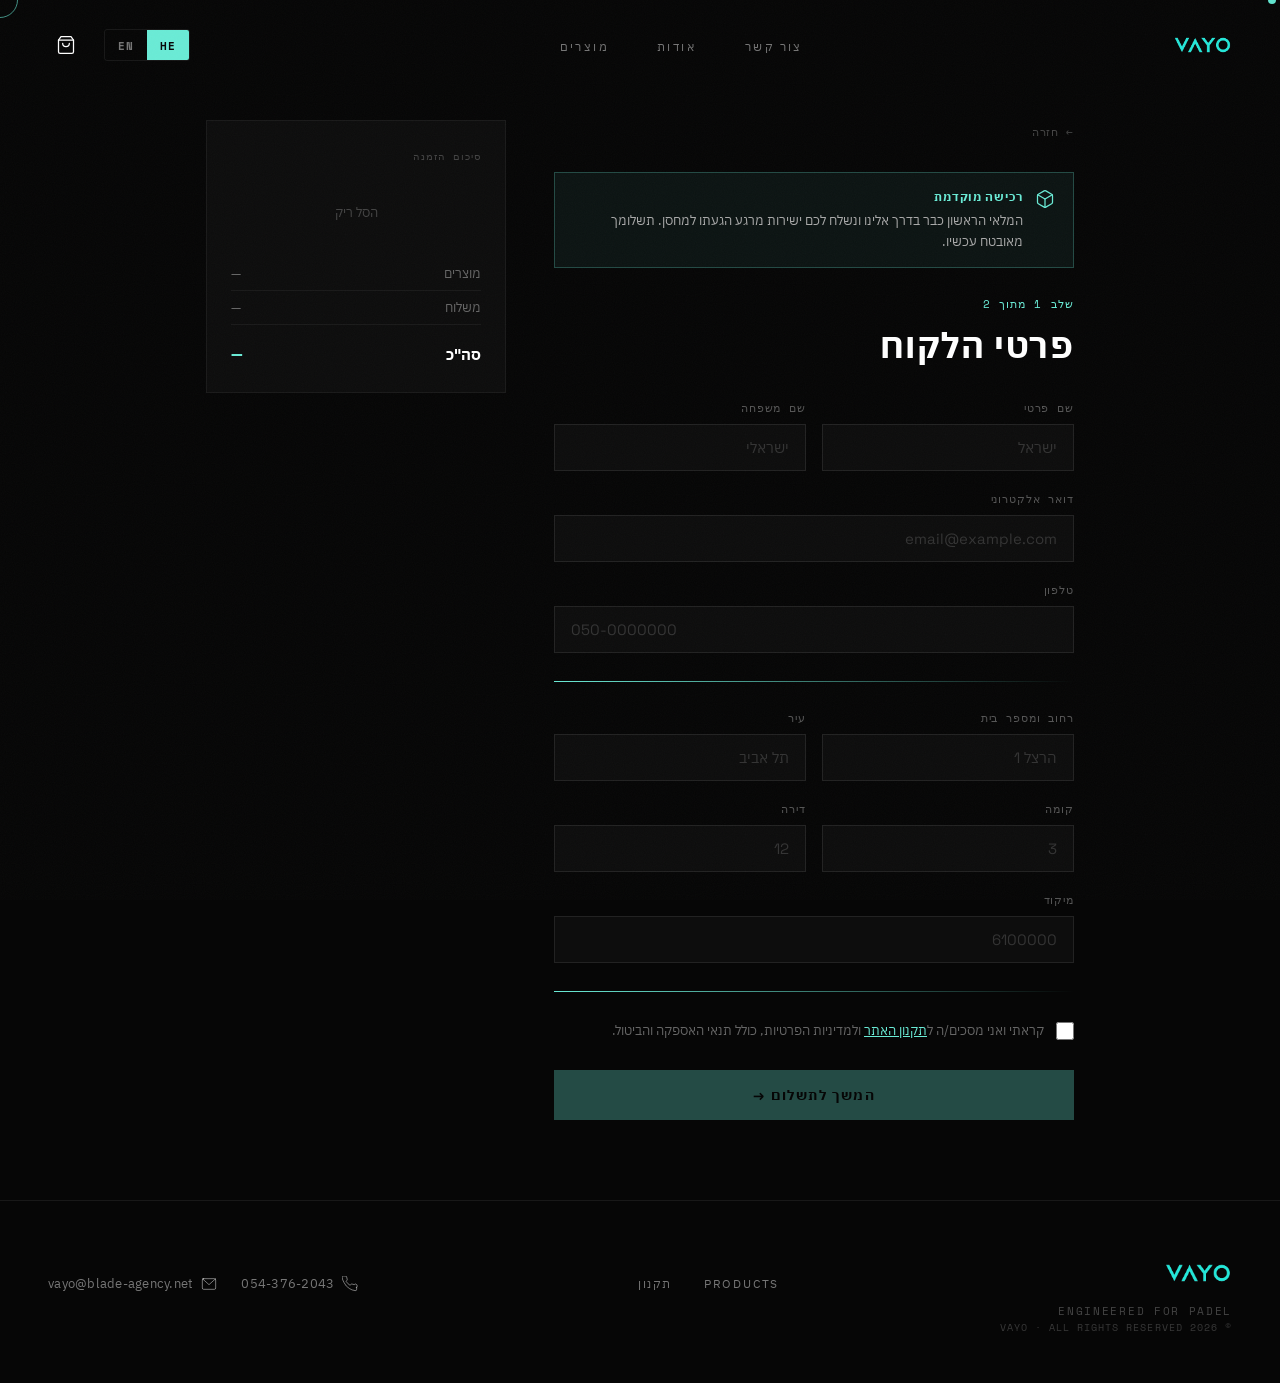
==== commit 3df045e7: "Pre-order checkout, payment confirmation, order status & admin - Morning payment integration with se" ====
--- a/html/pages/checkout.html
+++ b/html/pages/checkout.html
@@ -349,20 +349,31 @@
 
         <div class="checkout-divider"></div>
 
-        <div class="form-group">
-          <label for="street">רחוב ומספר בית</label>
-          <input type="text" id="street" name="street" placeholder="הרצל 1" required />
-        </div>
-
         <div class="form-row">
+          <div class="form-group">
+            <label for="street">רחוב ומספר בית</label>
+            <input type="text" id="street" name="street" placeholder="הרצל 1" required />
+          </div>
           <div class="form-group">
             <label for="city">עיר</label>
             <input type="text" id="city" name="city" placeholder="תל אביב" required />
           </div>
+        </div>
+
+        <div class="form-row">
           <div class="form-group">
-            <label for="zip">מיקוד</label>
-            <input type="text" id="zip" name="zip" placeholder="6100000" />
+            <label for="floor">קומה</label>
+            <input type="text" id="floor" name="floor" placeholder="3" />
           </div>
+          <div class="form-group">
+            <label for="apt">דירה</label>
+            <input type="text" id="apt" name="apt" placeholder="12" />
+          </div>
+        </div>
+
+        <div class="form-group">
+          <label for="zip">מיקוד</label>
+          <input type="text" id="zip" name="zip" placeholder="6100000" required />
         </div>
 
         <div class="checkout-divider"></div>
@@ -439,7 +450,7 @@
       const btn       = document.getElementById('btn-checkout');
 
       if (cart.length === 0) {
-        container.innerHTML = '<div class="summary-empty">הסל ריק — חזור למוצרים</div>';
+        container.innerHTML = '<div class="summary-empty">הסל ריק</div>';
         document.getElementById('summary-price').textContent = '—';
         document.getElementById('summary-total').textContent = '—';
         document.getElementById('summary-shipping').textContent = '—';
@@ -499,7 +510,7 @@
       const street = document.getElementById('street').value.trim();
       const city   = document.getElementById('city').value.trim();
 
-      if (!fname || !lname || !email || !phone || !street || !city) {
+      if (!fname || !lname || !email || !phone || !street || !city || !document.getElementById('zip').value.trim()) {
         errorEl.textContent   = 'יש למלא את כל השדות הנדרשים.';
         errorEl.style.display = 'block';
         btn.disabled    = false;
@@ -517,7 +528,7 @@
               name:    fname + ' ' + lname,
               email:   email,
               phone:   phone,
-              address: street + ', ' + city
+              address: [street, city, document.getElementById('floor').value.trim() ? 'קומה ' + document.getElementById('floor').value.trim() : '', document.getElementById('apt').value.trim() ? 'דירה ' + document.getElementById('apt').value.trim() : '', document.getElementById('zip').value.trim()].filter(Boolean).join(', ')
             }
           })
         });
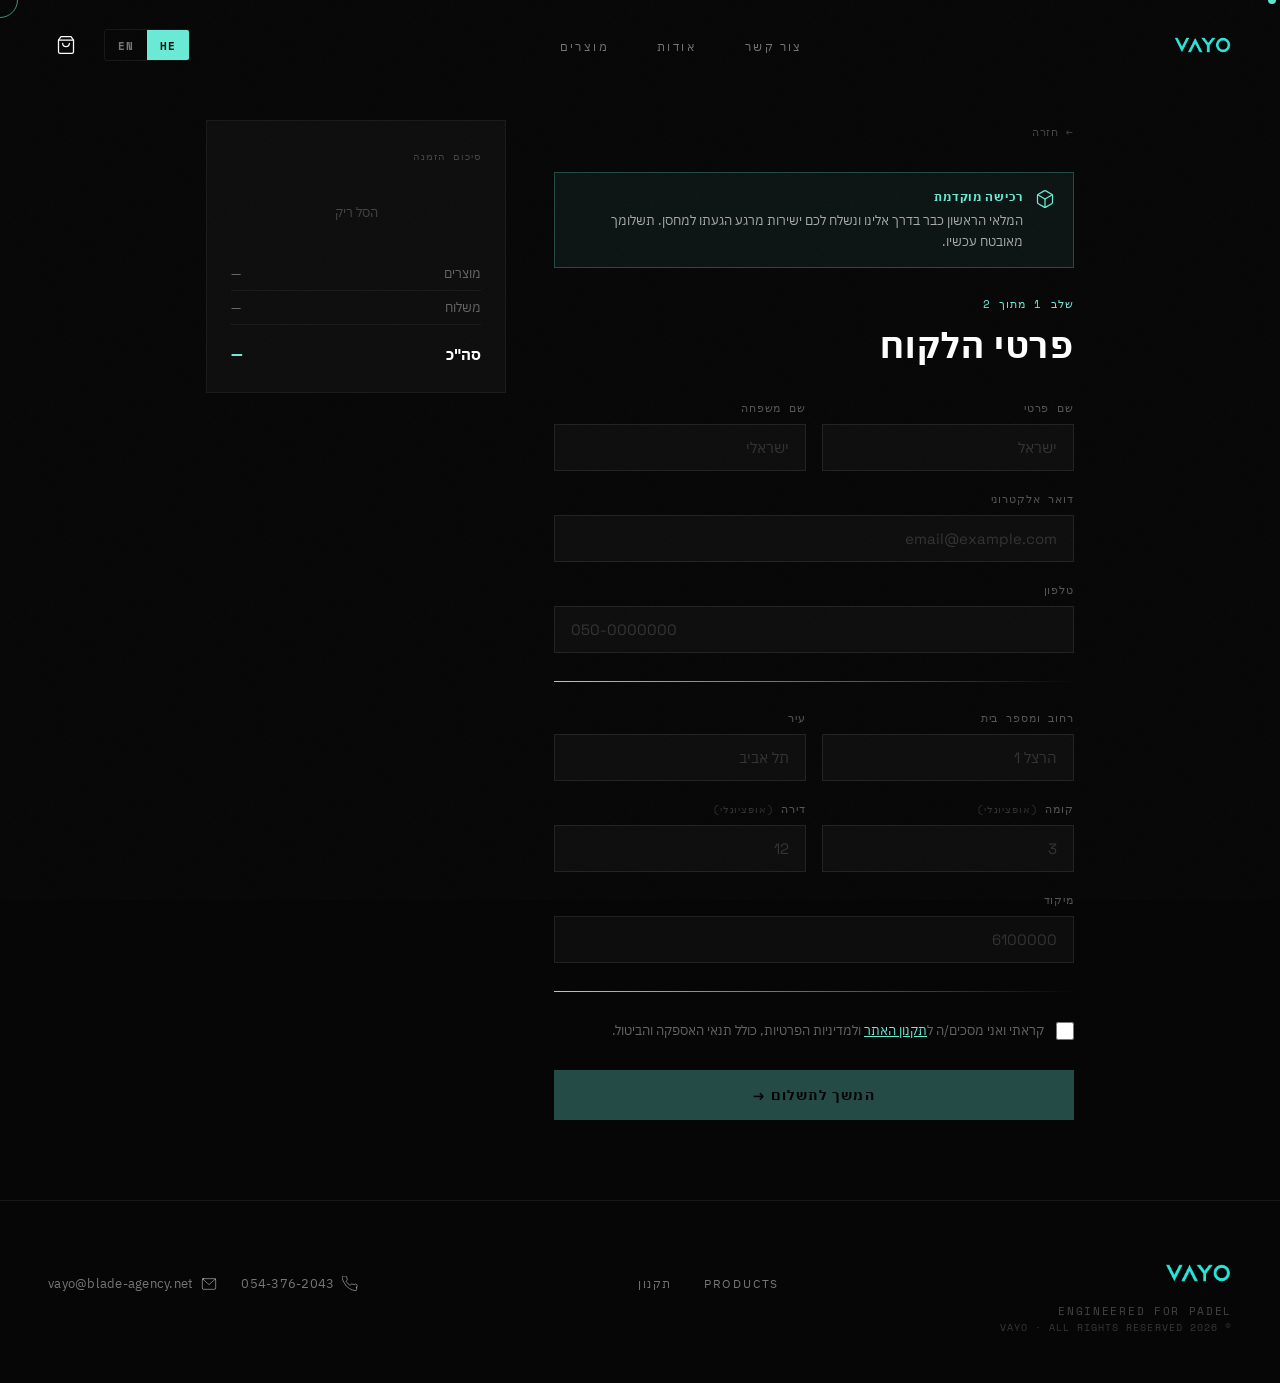
==== commit cc97d41f: "Fix expert review: strong admin key, status link in email, optional field labels - Generate strong O" ====
--- a/html/pages/checkout.html
+++ b/html/pages/checkout.html
@@ -362,11 +362,11 @@
 
         <div class="form-row">
           <div class="form-group">
-            <label for="floor">קומה</label>
+            <label for="floor">קומה <span style="color:#333;font-size:10px;">(אופציונלי)</span></label>
             <input type="text" id="floor" name="floor" placeholder="3" />
           </div>
           <div class="form-group">
-            <label for="apt">דירה</label>
+            <label for="apt">דירה <span style="color:#333;font-size:10px;">(אופציונלי)</span></label>
             <input type="text" id="apt" name="apt" placeholder="12" />
           </div>
         </div>
